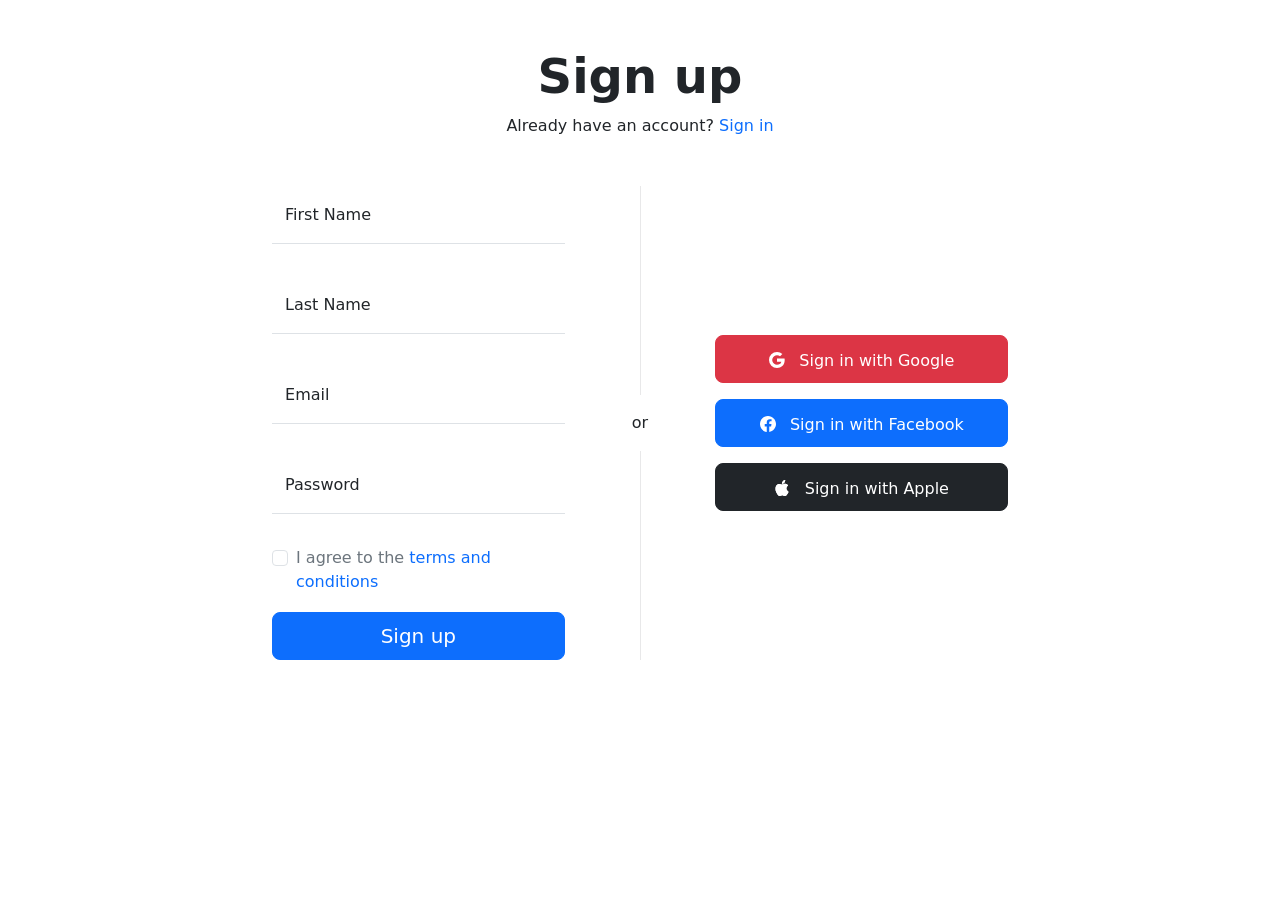
==== registration.html @ 549f3710 "1st commit" ====
<!DOCTYPE html>
<html lang="en">
<head>
    <link rel="stylesheet" href="https://unpkg.com/bootstrap@5.3.3/dist/css/bootstrap.min.css">
    <meta charset="UTF-8">
    <meta name="viewport" content="width=device-width, initial-scale=1.0">
    <title>Registration</title>
</head>
<body>
    <!-- Registration 11 - Bootstrap Brain Component -->
    
<section class="py-3 py-md-5 py-xl-8">
    <div class="container">
      <div class="row">
        <div class="col-12">
          <div class="mb-5">
            <h2 class="display-5 fw-bold text-center">Sign up</h2>
            <p class="text-center m-0">Already have an account? <a href="#!" class="link-primary text-decoration-none">Sign in</a></p>
          </div>
        </div>
      </div>
      <div class="row justify-content-center">
        <div class="col-12 col-lg-10 col-xl-8">
          <div class="row gy-5 justify-content-center">
            <div class="col-12 col-lg-5">
              <form action="#!">
                <div class="row gy-3 overflow-hidden">
                  <div class="col-12">
                    <div class="form-floating mb-3">
                      <input type="text" class="form-control border-0 border-bottom rounded-0" name="firstName" id="firstName" placeholder="First Name" required>
                      <label for="firstName" class="form-label">First Name</label>
                    </div>
                  </div>
                  <div class="col-12">
                    <div class="form-floating mb-3">
                      <input type="text" class="form-control border-0 border-bottom rounded-0" name="lastName" id="lastName" placeholder="Last Name" required>
                      <label for="lastName" class="form-label">Last Name</label>
                    </div>
                  </div>
                  <div class="col-12">
                    <div class="form-floating mb-3">
                      <input type="email" class="form-control border-0 border-bottom rounded-0" name="email" id="email" placeholder="name@example.com" required>
                      <label for="email" class="form-label">Email</label>
                    </div>
                  </div>
                  <div class="col-12">
                    <div class="form-floating mb-3">
                      <input type="password" class="form-control border-0 border-bottom rounded-0" name="password" id="password" value="" placeholder="Password" required>
                      <label for="password" class="form-label">Password</label>
                    </div>
                  </div>
                  <div class="col-12">
                    <div class="form-check">
                      <input class="form-check-input" type="checkbox" value="" name="iAgree" id="iAgree" required>
                      <label class="form-check-label text-secondary" for="iAgree">
                        I agree to the <a href="#!" class="link-primary text-decoration-none">terms and conditions</a>
                      </label>
                    </div>
                  </div>
                  <div class="col-12">
                    <div class="d-grid">
                      <button class="btn btn-primary btn-lg" type="submit">Sign up</button>
                    </div>
                  </div>
                </div>
              </form>
            </div>
            <div class="col-12 col-lg-2 d-flex align-items-center justify-content-center gap-3 flex-lg-column">
              <div class="bg-dark h-100 d-none d-lg-block" style="width: 1px; --bs-bg-opacity: .1;"></div>
              <div class="bg-dark w-100 d-lg-none" style="height: 1px; --bs-bg-opacity: .1;"></div>
              <div>or</div>
              <div class="bg-dark h-100 d-none d-lg-block" style="width: 1px; --bs-bg-opacity: .1;"></div>
              <div class="bg-dark w-100 d-lg-none" style="height: 1px; --bs-bg-opacity: .1;"></div>
            </div>
            <div class="col-12 col-lg-5 d-flex align-items-center">
              <div class="d-flex gap-3 flex-column w-100 ">
                <a href="#!" class="btn btn-lg btn-danger">
                  <svg xmlns="http://www.w3.org/2000/svg" width="16" height="16" fill="currentColor" class="bi bi-google" viewBox="0 0 16 16">
                    <path d="M15.545 6.558a9.42 9.42 0 0 1 .139 1.626c0 2.434-.87 4.492-2.384 5.885h.002C11.978 15.292 10.158 16 8 16A8 8 0 1 1 8 0a7.689 7.689 0 0 1 5.352 2.082l-2.284 2.284A4.347 4.347 0 0 0 8 3.166c-2.087 0-3.86 1.408-4.492 3.304a4.792 4.792 0 0 0 0 3.063h.003c.635 1.893 2.405 3.301 4.492 3.301 1.078 0 2.004-.276 2.722-.764h-.003a3.702 3.702 0 0 0 1.599-2.431H8v-3.08h7.545z" />
                  </svg>
                  
                  <span class="ms-2 fs-6">Sign in with Google</span>
                </a>
                <a href="#!" class="btn btn-lg btn-primary" id="mySignin" onclick="login()">
                  <svg xmlns="http://www.w3.org/2000/svg" width="16" height="16" fill="currentColor" class="bi bi-facebook" viewBox="0 0 16 16">
                    <path d="M16 8.049c0-4.446-3.582-8.05-8-8.05C3.58 0-.002 3.603-.002 8.05c0 4.017 2.926 7.347 6.75 7.951v-5.625h-2.03V8.05H6.75V6.275c0-2.017 1.195-3.131 3.022-3.131.876 0 1.791.157 1.791.157v1.98h-1.009c-.993 0-1.303.621-1.303 1.258v1.51h2.218l-.354 2.326H9.25V16c3.824-.604 6.75-3.934 6.75-7.951z" />
                  </svg>
                  <span class="ms-2 fs-6">Sign in with Facebook</span>
                </a>
                <a href="#!" class="btn btn-lg btn-dark">
                  <svg xmlns="http://www.w3.org/2000/svg" width="16" height="16" fill="currentColor" class="bi bi-apple" viewBox="0 0 16 16">
                    <path d="M11.182.008C11.148-.03 9.923.023 8.857 1.18c-1.066 1.156-.902 2.482-.878 2.516.024.034 1.52.087 2.475-1.258.955-1.345.762-2.391.728-2.43Zm3.314 11.733c-.048-.096-2.325-1.234-2.113-3.422.212-2.189 1.675-2.789 1.698-2.854.023-.065-.597-.79-1.254-1.157a3.692 3.692 0 0 0-1.563-.434c-.108-.003-.483-.095-1.254.116-.508.139-1.653.589-1.968.607-.316.018-1.256-.522-2.267-.665-.647-.125-1.333.131-1.824.328-.49.196-1.422.754-2.074 2.237-.652 1.482-.311 3.83-.067 4.56.244.729.625 1.924 1.273 2.796.576.984 1.34 1.667 1.659 1.899.319.232 1.219.386 1.843.067.502-.308 1.408-.485 1.766-.472.357.013 1.061.154 1.782.539.571.197 1.111.115 1.652-.105.541-.221 1.324-1.059 2.238-2.758.347-.79.505-1.217.473-1.282Z" />
                    <path d="M11.182.008C11.148-.03 9.923.023 8.857 1.18c-1.066 1.156-.902 2.482-.878 2.516.024.034 1.52.087 2.475-1.258.955-1.345.762-2.391.728-2.43Zm3.314 11.733c-.048-.096-2.325-1.234-2.113-3.422.212-2.189 1.675-2.789 1.698-2.854.023-.065-.597-.79-1.254-1.157a3.692 3.692 0 0 0-1.563-.434c-.108-.003-.483-.095-1.254.116-.508.139-1.653.589-1.968.607-.316.018-1.256-.522-2.267-.665-.647-.125-1.333.131-1.824.328-.49.196-1.422.754-2.074 2.237-.652 1.482-.311 3.83-.067 4.56.244.729.625 1.924 1.273 2.796.576.984 1.34 1.667 1.659 1.899.319.232 1.219.386 1.843.067.502-.308 1.408-.485 1.766-.472.357.013 1.061.154 1.782.539.571.197 1.111.115 1.652-.105.541-.221 1.324-1.059 2.238-2.758.347-.79.505-1.217.473-1.282Z" />
                  </svg>
                  <span class="ms-2 fs-6">Sign in with Apple</span>
                </a>
              </div>
            </div>
          </div>
        </div>
      </div>
    </div>
   
  </section>
  <script type="text/javascript">
    function login() 
    {
      var myParams = {
        'clientid' : 'YOUR_CLIENT_ID.apps.googleusercontent.com',
        'cookiepolicy' : 'single_host_origin',
        'callback' : 'loginCallback',
        'approvalprompt':'force',
        'scope' : 'https://www.googleapis.com/auth/plus.login https://www.googleapis.com/auth/plus.profile.emails.read'
      };
      gapi.auth.signIn(myParams);
    }

    function loginCallback(result)
    {
        if(result['status']['signed_in'])
        {
            var request = gapi.client.plus.people.get(
            {
                'userId': 'me'
            });
            request.execute(function (resp)
            {
                /* console.log(resp);
                console.log(resp['id']); */
                var email = '';
                if(resp['emails'])
                {
                    for(i = 0; i < resp['emails'].length; i++)
                    {
                        if(resp['emails'][i]['type'] == 'account')
                        {
                            email = resp['emails'][i]['value'];//here is required email id
                        }
                    }
                }
               var usersname = resp['displayName'];//required name
            });
        }
    }
    function onLoadCallback()
    {
        gapi.client.setApiKey('YOUR_API_KEY');
        gapi.client.load('plus', 'v1',function(){});
    }

        </script>

    <script type="text/javascript">
          (function() {
           var po = document.createElement('script'); po.type = 'text/javascript'; po.async = true;
           po.src = 'https://apis.google.com/js/client.js?onload=onLoadCallback';
           var s = document.getElementsByTagName('script')[0]; s.parentNode.insertBefore(po, s);
         })();
    </script>
</body>
</html>
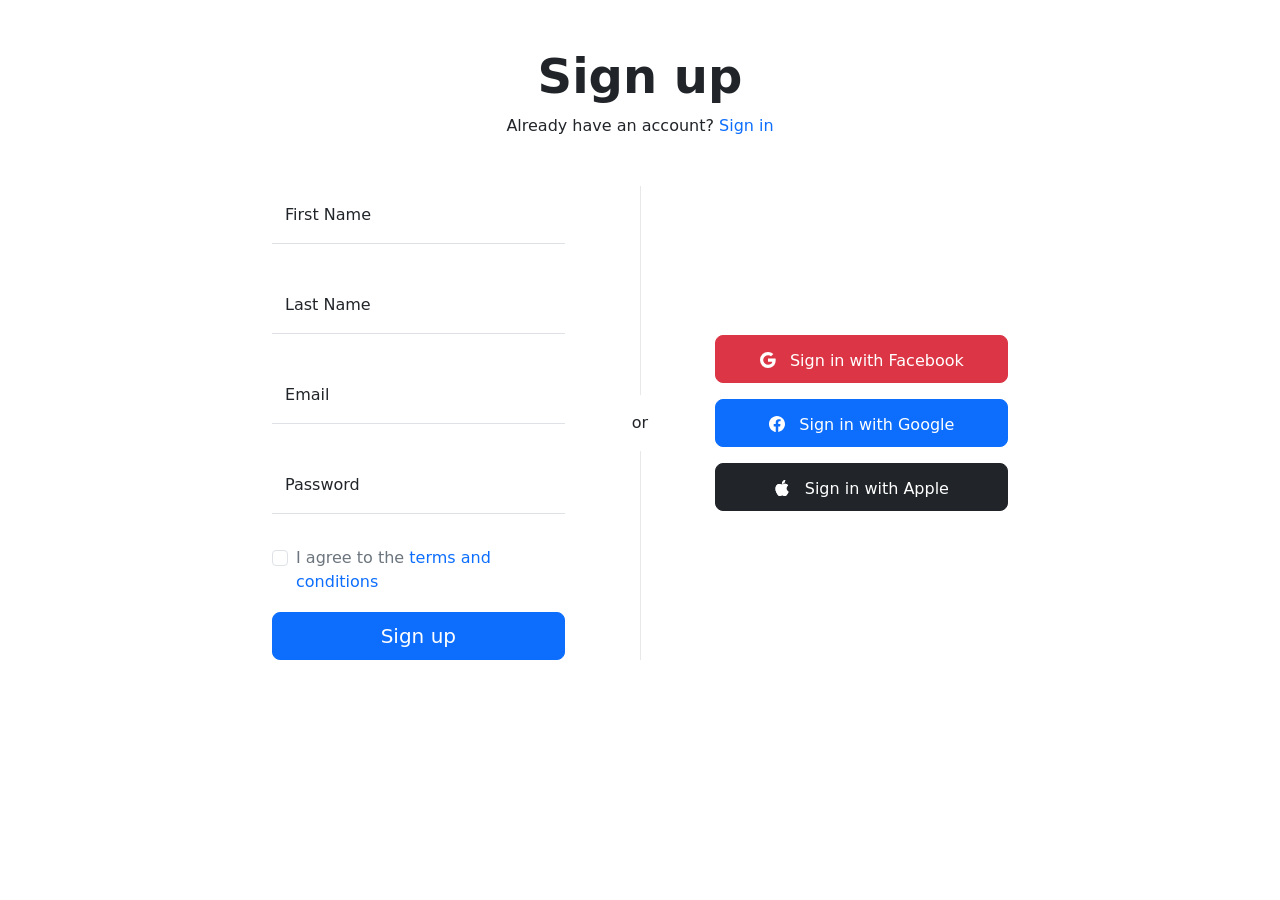
==== commit e71ea4ec: "Update registration.html" ====
--- a/registration.html
+++ b/registration.html
@@ -79,13 +79,13 @@
                     <path d="M15.545 6.558a9.42 9.42 0 0 1 .139 1.626c0 2.434-.87 4.492-2.384 5.885h.002C11.978 15.292 10.158 16 8 16A8 8 0 1 1 8 0a7.689 7.689 0 0 1 5.352 2.082l-2.284 2.284A4.347 4.347 0 0 0 8 3.166c-2.087 0-3.86 1.408-4.492 3.304a4.792 4.792 0 0 0 0 3.063h.003c.635 1.893 2.405 3.301 4.492 3.301 1.078 0 2.004-.276 2.722-.764h-.003a3.702 3.702 0 0 0 1.599-2.431H8v-3.08h7.545z" />
                   </svg>
                   
-                  <span class="ms-2 fs-6">Sign in with Google</span>
+                  <span class="ms-2 fs-6">Sign in with Facebook</span>
                 </a>
                 <a href="#!" class="btn btn-lg btn-primary" id="mySignin" onclick="login()">
                   <svg xmlns="http://www.w3.org/2000/svg" width="16" height="16" fill="currentColor" class="bi bi-facebook" viewBox="0 0 16 16">
                     <path d="M16 8.049c0-4.446-3.582-8.05-8-8.05C3.58 0-.002 3.603-.002 8.05c0 4.017 2.926 7.347 6.75 7.951v-5.625h-2.03V8.05H6.75V6.275c0-2.017 1.195-3.131 3.022-3.131.876 0 1.791.157 1.791.157v1.98h-1.009c-.993 0-1.303.621-1.303 1.258v1.51h2.218l-.354 2.326H9.25V16c3.824-.604 6.75-3.934 6.75-7.951z" />
                   </svg>
-                  <span class="ms-2 fs-6">Sign in with Facebook</span>
+                  <span class="ms-2 fs-6">Sign in with Google</span>
                 </a>
                 <a href="#!" class="btn btn-lg btn-dark">
                   <svg xmlns="http://www.w3.org/2000/svg" width="16" height="16" fill="currentColor" class="bi bi-apple" viewBox="0 0 16 16">
